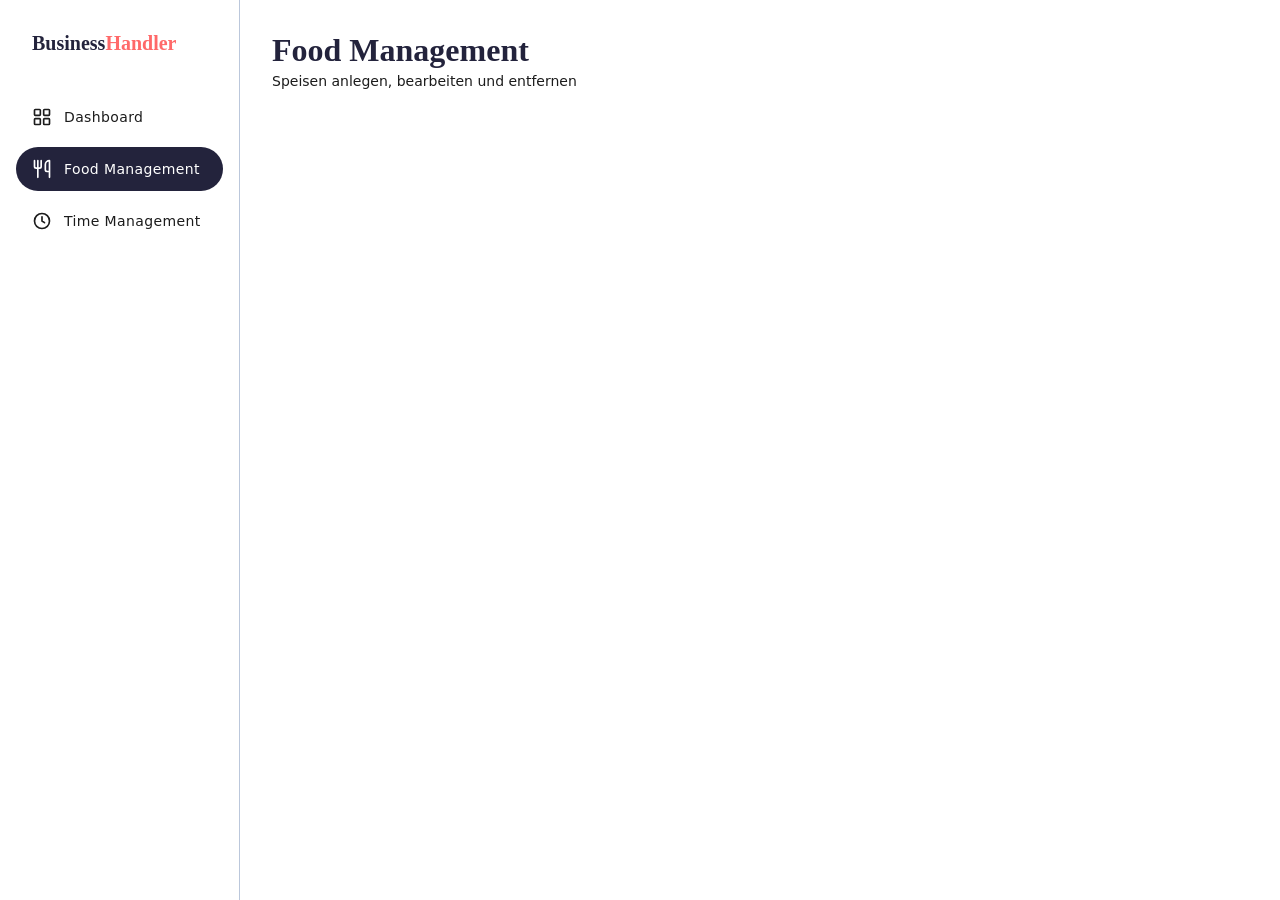
==== food.html @ 6a68e63f "feat: App-Grundgerüst mit Navigation und Design-Tokens erstellen Closes #2" ====
<!DOCTYPE html>
<html lang="de">
<head>
  <meta charset="UTF-8">
  <meta name="viewport" content="width=device-width, initial-scale=1.0">
  <title>Food Management — BusinessHandler</title>
  <link rel="stylesheet" href="css/base.css">
  <link rel="stylesheet" href="css/food.css">
</head>
<body>
  <div class="app-shell">

    <aside class="side-nav">
      <div class="brand">Business<span class="brand-accent">Handler</span></div>
      <a class="nav-item" href="index.html">
        <svg width="20" height="20" viewBox="0 0 24 24" fill="none" stroke="currentColor" stroke-width="2" stroke-linecap="round" stroke-linejoin="round" aria-hidden="true"><rect x="3" y="3" width="7" height="7" rx="1"/><rect x="14" y="3" width="7" height="7" rx="1"/><rect x="3" y="14" width="7" height="7" rx="1"/><rect x="14" y="14" width="7" height="7" rx="1"/></svg>
        Dashboard
      </a>
      <a class="nav-item is-active" href="food.html">
        <svg width="20" height="20" viewBox="0 0 24 24" fill="none" stroke="currentColor" stroke-width="2" stroke-linecap="round" stroke-linejoin="round" aria-hidden="true"><path d="M3 2v7c0 1.1.9 2 2 2h4a2 2 0 0 0 2-2V2"/><path d="M7 2v20"/><path d="M21 15V2a5 5 0 0 0-5 5v6c0 1.1.9 2 2 2h3Zm0 0v7"/></svg>
        Food Management
      </a>
      <a class="nav-item" href="time.html">
        <svg width="20" height="20" viewBox="0 0 24 24" fill="none" stroke="currentColor" stroke-width="2" stroke-linecap="round" stroke-linejoin="round" aria-hidden="true"><circle cx="12" cy="12" r="9"/><path d="M12 7v5l3 2"/></svg>
        Time Management
      </a>
    </aside>

    <div class="main">
      <main class="content">
        <header class="page-header">
          <h1 class="page-title">Food Management</h1>
          <p class="page-subtitle">Speisen anlegen, bearbeiten und entfernen</p>
        </header>
      </main>
    </div>

    <nav class="bottom-nav" aria-label="Navigation">
      <a class="nav-item" href="index.html">
        <svg width="20" height="20" viewBox="0 0 24 24" fill="none" stroke="currentColor" stroke-width="2" stroke-linecap="round" stroke-linejoin="round" aria-hidden="true"><rect x="3" y="3" width="7" height="7" rx="1"/><rect x="14" y="3" width="7" height="7" rx="1"/><rect x="3" y="14" width="7" height="7" rx="1"/><rect x="14" y="14" width="7" height="7" rx="1"/></svg>
        Dashboard
      </a>
      <a class="nav-item is-active" href="food.html">
        <svg width="20" height="20" viewBox="0 0 24 24" fill="none" stroke="currentColor" stroke-width="2" stroke-linecap="round" stroke-linejoin="round" aria-hidden="true"><path d="M3 2v7c0 1.1.9 2 2 2h4a2 2 0 0 0 2-2V2"/><path d="M7 2v20"/><path d="M21 15V2a5 5 0 0 0-5 5v6c0 1.1.9 2 2 2h3Zm0 0v7"/></svg>
        Food Management
      </a>
      <a class="nav-item" href="time.html">
        <svg width="20" height="20" viewBox="0 0 24 24" fill="none" stroke="currentColor" stroke-width="2" stroke-linecap="round" stroke-linejoin="round" aria-hidden="true"><circle cx="12" cy="12" r="9"/><path d="M12 7v5l3 2"/></svg>
        Time Management
      </a>
    </nav>

  </div>

  <script src="js/food.js"></script>
</body>
</html>
---- css/base.css ----
/* =====================================================================
   base.css — Design-Tokens, Reset, Grundlayout und responsive Navigation
   Quelle der Werte: DESIGN.md (Figma „businesshandler")
   ===================================================================== */

/* ---------- Design-Tokens (für alle Seiten bindend) ---------- */
:root {
  /* Farben */
  --color-bg: #FFFFFF;
  --color-surface: #FFFFFF;
  --color-text: #23233C;
  --color-fg: #23233C;
  --color-black: #000000;
  --color-accent: #FF6969;
  --color-border: #BBC7DB;
  --color-muted: #1C1C1C;
  --color-muted_light: #BBC7DB;
  --color-danger: #ED2B2B;
  --color-danger_strong: #FF4343;
  --color-success: #5E8E11;
  --color-success_hover: #71AA21;
  --color-success_light: #6CC57C;
  --color-warning: #FFC648;
  --color-warning_light: #FFE3A6;
  --color-navy: #153E73;
  --color-dark: #192534;
  --color-ink: #2F2E41;

  /* Schrift */
  --font-family: Inter, system-ui, -apple-system, 'Segoe UI', Roboto, sans-serif;
  --font-family-heading: Aleo, Georgia, 'Times New Roman', serif;
  --font-family-label: Poppins, Inter, system-ui, sans-serif;
  --font-weight-heading: 700;
  --font-weight-body: 400;
  --label-tracking: 0.38px;

  --font-size-9: 9px;
  --font-size-11: 11px;
  --font-size-12: 12px;
  --font-size-14: 14px;
  --font-size-15: 15px;
  --font-size-16: 16px;
  --font-size-20: 20px;
  --font-size-24: 24px;
  --font-size-32: 32px;

  /* Abstände */
  --space-0: 4px;
  --space-1: 8px;
  --space-2: 12px;
  --space-3: 16px;
  --space-4: 24px;
  --space-5: 32px;
  --space-6: 40px;

  /* Radien */
  --radius-sm: 5px;
  --radius-md: 8px;
  --radius-lg: 10px;
  --radius-xl: 14px;
  --radius-card: 15px;
  --radius-pill: 999px;
}

/* ---------- Reset ---------- */
* {
  box-sizing: border-box;
}

html,
body {
  margin: 0;
  padding: 0;
}

body {
  font-family: var(--font-family);
  font-size: var(--font-size-14);
  font-weight: var(--font-weight-body);
  color: var(--color-text);
  background: var(--color-bg);
  -webkit-font-smoothing: antialiased;
  overflow-x: hidden;
}

h1,
h2,
h3 {
  margin: 0;
  font-family: var(--font-family-heading);
}

p {
  margin: 0;
}

a {
  color: inherit;
  text-decoration: none;
}

img,
svg {
  max-width: 100%;
}

/* ---------- App-Shell / Grundlayout ---------- */
.app-shell {
  display: flex;
  min-height: 100vh;
}

.main {
  flex: 1;
  min-width: 0;
}

.content {
  max-width: 1120px;
  margin: 0 auto;
  padding: var(--space-3);
  padding-bottom: 96px;
}

@media (min-width: 768px) {
  .content {
    padding: var(--space-5);
    padding-bottom: var(--space-5);
  }
}

/* ---------- Seiten-Navigation (Desktop >=768px) ---------- */
.side-nav {
  display: none;
}

@media (min-width: 768px) {
  .side-nav {
    display: flex;
    flex-direction: column;
    width: 240px;
    flex-shrink: 0;
    background: var(--color-surface);
    border-right: 1px solid var(--color-border);
    position: sticky;
    top: 0;
    height: 100vh;
    padding: var(--space-4) var(--space-3);
    gap: var(--space-1);
  }
}

.brand {
  font-family: var(--font-family-heading);
  font-size: var(--font-size-20);
  font-weight: var(--font-weight-heading);
  color: var(--color-text);
  padding: var(--space-1) var(--space-3) var(--space-4);
  margin-bottom: var(--space-1);
}

.brand .brand-accent {
  color: var(--color-accent);
}

.nav-item {
  display: flex;
  align-items: center;
  gap: var(--space-2);
  padding: var(--space-2) var(--space-3);
  min-height: 44px;
  border-radius: var(--radius-pill);
  color: var(--color-muted);
  font-family: var(--font-family-label);
  font-size: var(--font-size-14);
  font-weight: var(--font-weight-body);
  letter-spacing: var(--label-tracking);
}

.nav-item:hover:not(.is-active) {
  background: rgba(35, 35, 60, 0.05);
}

.nav-item.is-active {
  background: var(--color-text);
  color: #FFFFFF;
}

.nav-item svg {
  flex-shrink: 0;
}

/* ---------- Bottom-Navigation (mobil <768px) ---------- */
.bottom-nav {
  position: fixed;
  bottom: 0;
  left: 0;
  right: 0;
  background: #FFFFFF;
  border-top: 1px solid var(--color-border);
  height: 64px;
  display: flex;
  z-index: 50;
}

.bottom-nav .nav-item {
  flex: 1;
  flex-direction: column;
  justify-content: center;
  gap: var(--space-0);
  padding: 0;
  min-height: 0;
  border-radius: 0;
  position: relative;
  color: var(--color-muted);
  font-size: var(--font-size-11);
  letter-spacing: var(--label-tracking);
  text-align: center;
}

.bottom-nav .nav-item.is-active {
  background: transparent;
  color: var(--color-text);
}

.bottom-nav .nav-item.is-active::before {
  content: '';
  position: absolute;
  top: 0;
  left: 0;
  right: 0;
  height: 3px;
  background: var(--color-accent);
}

@media (min-width: 768px) {
  .bottom-nav {
    display: none;
  }
}

/* ---------- Seitenkopf ---------- */
.page-header {
  margin-bottom: var(--space-4);
}

.page-title {
  font-size: var(--font-size-24);
  font-weight: var(--font-weight-heading);
  color: var(--color-text);
  margin: 0 0 var(--space-0);
}

.page-subtitle {
  font-family: var(--font-family);
  font-size: var(--font-size-14);
  font-weight: var(--font-weight-body);
  color: var(--color-muted);
}

@media (min-width: 768px) {
  .page-header {
    margin-bottom: var(--space-5);
  }

  .page-title {
    font-size: var(--font-size-32);
  }
}
---- css/food.css ----
/* food.css — seitenbezogene Styles der Food-Management-Seite.
   Liste, Karten und Modal werden von Ticket #4 ergänzt. */
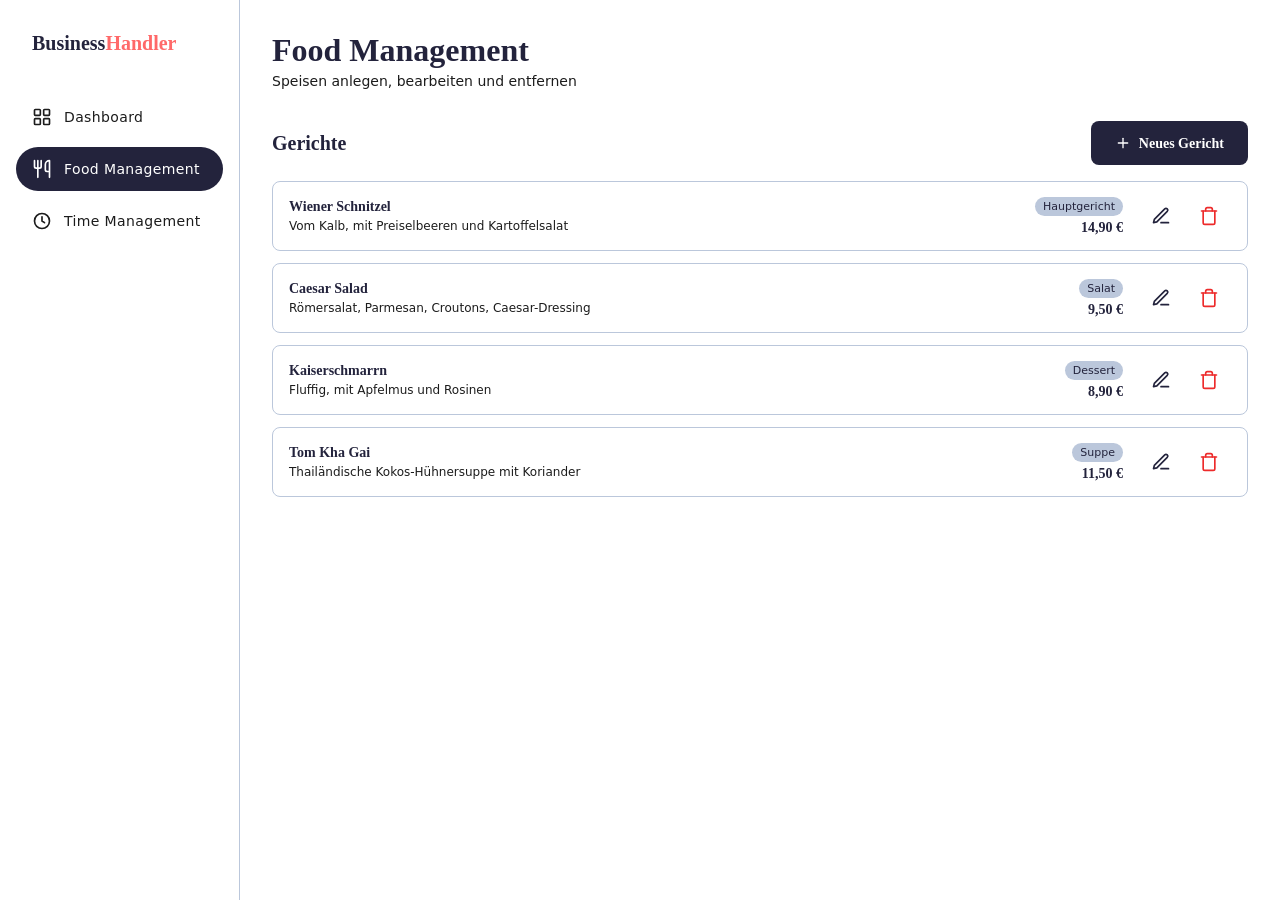
==== commit 4512aa5a: "feat: Food Management mit Hinzufügen, Bearbeiten und Löschen umsetzen Closes #4" ====
--- a/food.html
+++ b/food.html
@@ -28,10 +28,17 @@
 
     <div class="main">
       <main class="content">
-        <header class="page-header">
-          <h1 class="page-title">Food Management</h1>
-          <p class="page-subtitle">Speisen anlegen, bearbeiten und entfernen</p>
-        </header>
+        <section class="food-panel" aria-label="Gerichteliste">
+          <div class="food-toolbar">
+            <h2 class="food-section-title">Gerichte</h2>
+            <button type="button" class="btn btn-primary" id="add-food-btn">
+              <svg width="16" height="16" viewBox="0 0 24 24" fill="none" stroke="currentColor" stroke-width="2" stroke-linecap="round" stroke-linejoin="round" aria-hidden="true"><path d="M12 5v14"/><path d="M5 12h14"/></svg>
+              Neues Gericht
+            </button>
+          </div>
+          <ul class="food-list" id="food-list"></ul>
+          <p class="food-empty" id="food-empty" hidden>Noch keine Gerichte angelegt.</p>
+        </section>
       </main>
     </div>
 
@@ -50,6 +57,35 @@
       </a>
     </nav>
 
+    <div class="modal-overlay" id="food-modal" hidden>
+      <div class="modal" role="dialog" aria-modal="true" aria-labelledby="food-modal-title">
+        <h2 class="modal-title" id="food-modal-title">Neues Gericht</h2>
+        <form id="food-form" novalidate>
+          <input type="hidden" id="food-id">
+          <div class="field">
+            <label class="field-label" for="food-name">Name</label>
+            <input class="input" id="food-name" type="text" required autocomplete="off">
+          </div>
+          <div class="field">
+            <label class="field-label" for="food-price">Preis (€)</label>
+            <input class="input" id="food-price" type="number" step="0.10" min="0" required inputmode="decimal">
+          </div>
+          <div class="field">
+            <label class="field-label" for="food-category">Kategorie</label>
+            <input class="input" id="food-category" type="text" required autocomplete="off">
+          </div>
+          <div class="field">
+            <label class="field-label" for="food-description">Beschreibung</label>
+            <textarea class="input" id="food-description" rows="3"></textarea>
+          </div>
+          <div class="modal-actions">
+            <button type="button" class="btn btn-ghost" id="cancel-food-btn">Abbrechen</button>
+            <button type="submit" class="btn btn-primary" id="save-food-btn">Speichern</button>
+          </div>
+        </form>
+      </div>
+    </div>
+
   </div>
 
   <script src="js/food.js"></script>
--- a/css/food.css
+++ b/css/food.css
@@ -1,2 +1,289 @@
 /* food.css — seitenbezogene Styles der Food-Management-Seite.
-   Liste, Karten und Modal werden von Ticket #4 ergänzt. */
+   Verwendet ausschließlich die Design-Tokens aus css/base.css (DESIGN.md). */
+
+/* ---------- Panel / Werkzeugleiste ---------- */
+.food-panel {
+  display: flex;
+  flex-direction: column;
+  gap: var(--space-3);
+}
+
+.food-toolbar {
+  display: flex;
+  align-items: center;
+  justify-content: space-between;
+  gap: var(--space-2);
+  flex-wrap: wrap;
+}
+
+.food-section-title {
+  font-family: var(--font-family-heading);
+  font-size: var(--font-size-20);
+  font-weight: var(--font-weight-heading);
+  color: var(--color-text);
+}
+
+/* ---------- Buttons ---------- */
+.btn {
+  display: inline-flex;
+  align-items: center;
+  justify-content: center;
+  gap: var(--space-1);
+  font-family: var(--font-family-heading);
+  font-size: var(--font-size-14);
+  font-weight: var(--font-weight-heading);
+  line-height: 17px;
+  padding: 12px 24px;
+  min-height: 44px;
+  border-radius: var(--radius-md);
+  border: none;
+  cursor: pointer;
+  transition: background-color 150ms ease, transform 150ms ease;
+}
+
+.btn:active {
+  transform: translateY(1px);
+}
+
+.btn:disabled {
+  opacity: 0.5;
+  cursor: not-allowed;
+}
+
+.btn-primary {
+  background: var(--color-text);
+  color: #FFFFFF;
+}
+
+.btn-primary:hover {
+  background: var(--color-ink);
+}
+
+.btn-primary:active {
+  background: var(--color-muted);
+}
+
+.btn-ghost {
+  background: transparent;
+  border: 1px solid var(--color-border);
+  color: var(--color-text);
+}
+
+.btn-ghost:hover {
+  background: rgba(35, 35, 60, 0.05);
+}
+
+.btn svg {
+  flex-shrink: 0;
+}
+
+/* ---------- Liste ---------- */
+.food-list {
+  list-style: none;
+  margin: 0;
+  padding: 0;
+  display: flex;
+  flex-direction: column;
+  gap: var(--space-2);
+}
+
+.food-item {
+  display: flex;
+  align-items: center;
+  gap: var(--space-2);
+  background: var(--color-surface);
+  border: 1px solid var(--color-border);
+  border-radius: var(--radius-md);
+  padding: 12px 16px;
+  min-height: 56px;
+}
+
+.food-item-info {
+  display: flex;
+  flex-direction: column;
+  gap: var(--space-0);
+  flex: 1;
+  min-width: 0;
+}
+
+.food-item-name {
+  font-family: var(--font-family-heading);
+  font-size: var(--font-size-14);
+  font-weight: var(--font-weight-heading);
+  color: var(--color-text);
+}
+
+.food-item-desc {
+  font-size: var(--font-size-12);
+  font-weight: var(--font-weight-body);
+  color: var(--color-muted);
+}
+
+.food-item-meta {
+  display: flex;
+  flex-direction: column;
+  align-items: flex-end;
+  gap: var(--space-0);
+  flex-shrink: 0;
+}
+
+.food-item-price {
+  font-family: var(--font-family-heading);
+  font-size: var(--font-size-14);
+  font-weight: var(--font-weight-heading);
+  color: var(--color-text);
+}
+
+.food-item-actions {
+  display: flex;
+  gap: var(--space-0);
+  flex-shrink: 0;
+}
+
+.icon-btn {
+  display: inline-flex;
+  align-items: center;
+  justify-content: center;
+  width: 44px;
+  height: 44px;
+  border-radius: var(--radius-sm);
+  border: none;
+  background: transparent;
+  color: var(--color-text);
+  cursor: pointer;
+  transition: background-color 150ms ease;
+}
+
+.icon-btn:hover {
+  background: rgba(35, 35, 60, 0.05);
+}
+
+.icon-btn-danger {
+  color: var(--color-danger);
+}
+
+.icon-btn-danger:hover {
+  background: rgba(237, 43, 43, 0.08);
+}
+
+/* ---------- Badge ---------- */
+.badge {
+  display: inline-block;
+  border-radius: var(--radius-pill);
+  padding: 4px 8px;
+  font-family: var(--font-family);
+  font-size: var(--font-size-11);
+  font-weight: var(--font-weight-body);
+  line-height: 1;
+  white-space: nowrap;
+}
+
+.badge-neutral {
+  background: var(--color-muted_light);
+  color: var(--color-text);
+}
+
+/* ---------- Leerer Zustand ---------- */
+.food-empty {
+  font-size: var(--font-size-14);
+  color: var(--color-muted);
+  padding: var(--space-4) var(--space-3);
+  text-align: center;
+  border: 1px dashed var(--color-border);
+  border-radius: var(--radius-md);
+}
+
+/* ---------- Modal ---------- */
+.modal-overlay {
+  position: fixed;
+  inset: 0;
+  background: rgba(35, 35, 60, 0.5);
+  display: flex;
+  align-items: center;
+  justify-content: center;
+  padding: var(--space-3);
+  z-index: 100;
+}
+
+.modal-overlay[hidden] {
+  display: none;
+}
+
+.modal {
+  background: var(--color-surface);
+  border-radius: var(--radius-card);
+  padding: var(--space-4);
+  width: 100%;
+  max-width: 400px;
+  max-height: 90vh;
+  overflow-y: auto;
+}
+
+.modal-title {
+  font-family: var(--font-family-heading);
+  font-size: var(--font-size-14);
+  font-weight: var(--font-weight-heading);
+  color: var(--color-text);
+  margin-bottom: var(--space-3);
+}
+
+.modal form {
+  display: flex;
+  flex-direction: column;
+  gap: var(--space-3);
+}
+
+.field {
+  display: flex;
+  flex-direction: column;
+  gap: var(--space-0);
+}
+
+.field-label {
+  font-family: var(--font-family-label);
+  font-size: var(--font-size-12);
+  font-weight: var(--font-weight-body);
+  letter-spacing: var(--label-tracking);
+  color: var(--color-muted);
+}
+
+.input {
+  background: var(--color-surface);
+  border: 1px solid var(--color-border);
+  border-radius: var(--radius-md);
+  padding: 12px 16px;
+  min-height: 44px;
+  font-family: var(--font-family);
+  font-size: var(--font-size-14);
+  font-weight: var(--font-weight-body);
+  color: var(--color-text);
+  width: 100%;
+}
+
+.input::placeholder {
+  color: var(--color-muted_light);
+}
+
+.input:focus {
+  outline: none;
+  border-color: var(--color-text);
+  border-width: 2px;
+  padding: 11px 15px;
+}
+
+textarea.input {
+  resize: vertical;
+  min-height: 44px;
+}
+
+.modal-actions {
+  display: flex;
+  justify-content: flex-end;
+  gap: var(--space-2);
+}
+
+@media (min-width: 768px) {
+  .food-item {
+    gap: var(--space-3);
+  }
+}
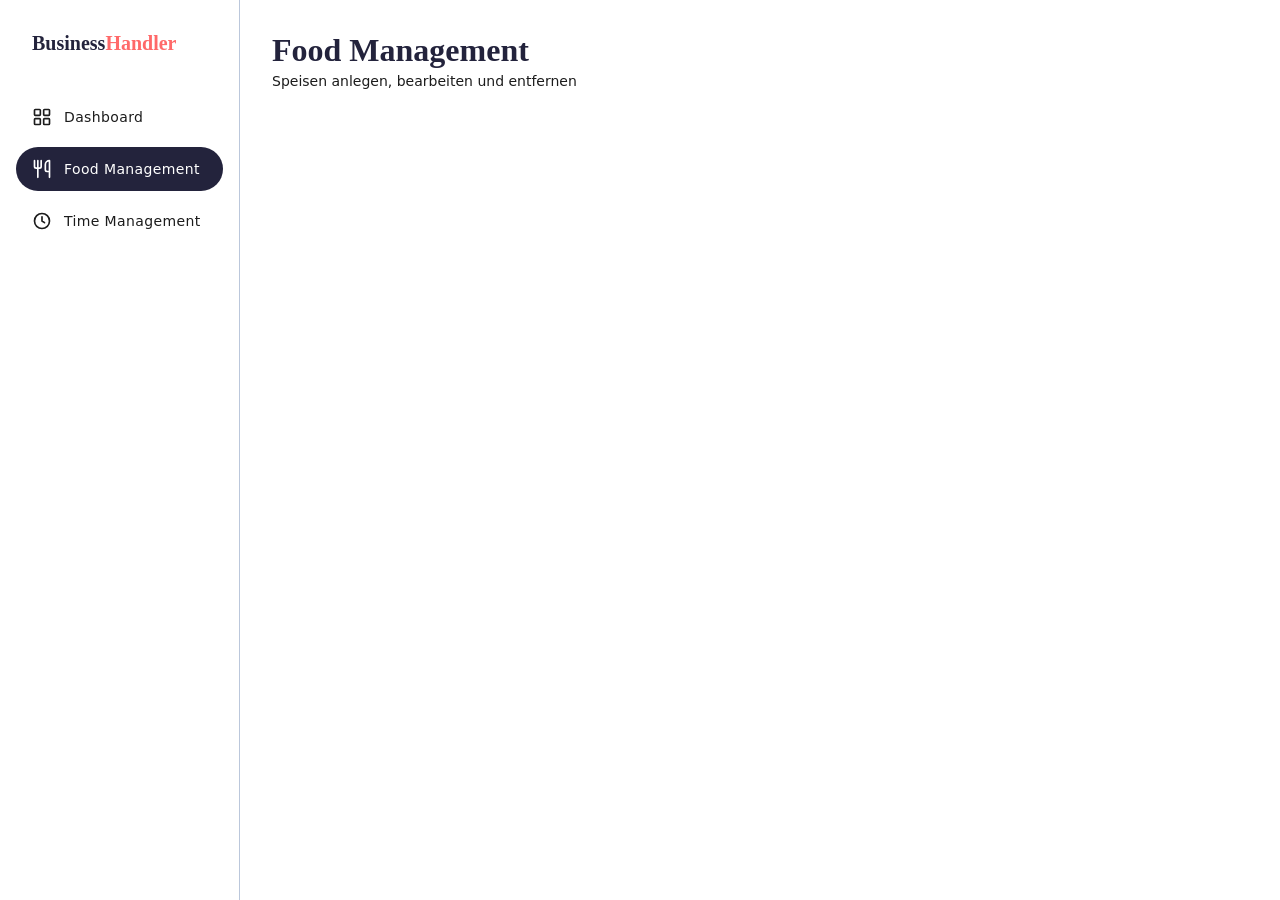
==== commit f96690d6: "fix: pre-merge QA for #2" ====
--- a/food.html
+++ b/food.html
@@ -27,19 +27,7 @@
     </aside>
 
     <div class="main">
-      <main class="content">
-        <section class="food-panel" aria-label="Gerichteliste">
-          <div class="food-toolbar">
-            <h2 class="food-section-title">Gerichte</h2>
-            <button type="button" class="btn btn-primary" id="add-food-btn">
-              <svg width="16" height="16" viewBox="0 0 24 24" fill="none" stroke="currentColor" stroke-width="2" stroke-linecap="round" stroke-linejoin="round" aria-hidden="true"><path d="M12 5v14"/><path d="M5 12h14"/></svg>
-              Neues Gericht
-            </button>
-          </div>
-          <ul class="food-list" id="food-list"></ul>
-          <p class="food-empty" id="food-empty" hidden>Noch keine Gerichte angelegt.</p>
-        </section>
-      </main>
+      <main class="content"></main>
     </div>
 
     <nav class="bottom-nav" aria-label="Navigation">
@@ -57,35 +45,6 @@
       </a>
     </nav>
 
-    <div class="modal-overlay" id="food-modal" hidden>
-      <div class="modal" role="dialog" aria-modal="true" aria-labelledby="food-modal-title">
-        <h2 class="modal-title" id="food-modal-title">Neues Gericht</h2>
-        <form id="food-form" novalidate>
-          <input type="hidden" id="food-id">
-          <div class="field">
-            <label class="field-label" for="food-name">Name</label>
-            <input class="input" id="food-name" type="text" required autocomplete="off">
-          </div>
-          <div class="field">
-            <label class="field-label" for="food-price">Preis (€)</label>
-            <input class="input" id="food-price" type="number" step="0.10" min="0" required inputmode="decimal">
-          </div>
-          <div class="field">
-            <label class="field-label" for="food-category">Kategorie</label>
-            <input class="input" id="food-category" type="text" required autocomplete="off">
-          </div>
-          <div class="field">
-            <label class="field-label" for="food-description">Beschreibung</label>
-            <textarea class="input" id="food-description" rows="3"></textarea>
-          </div>
-          <div class="modal-actions">
-            <button type="button" class="btn btn-ghost" id="cancel-food-btn">Abbrechen</button>
-            <button type="submit" class="btn btn-primary" id="save-food-btn">Speichern</button>
-          </div>
-        </form>
-      </div>
-    </div>
-
   </div>
 
   <script src="js/food.js"></script>
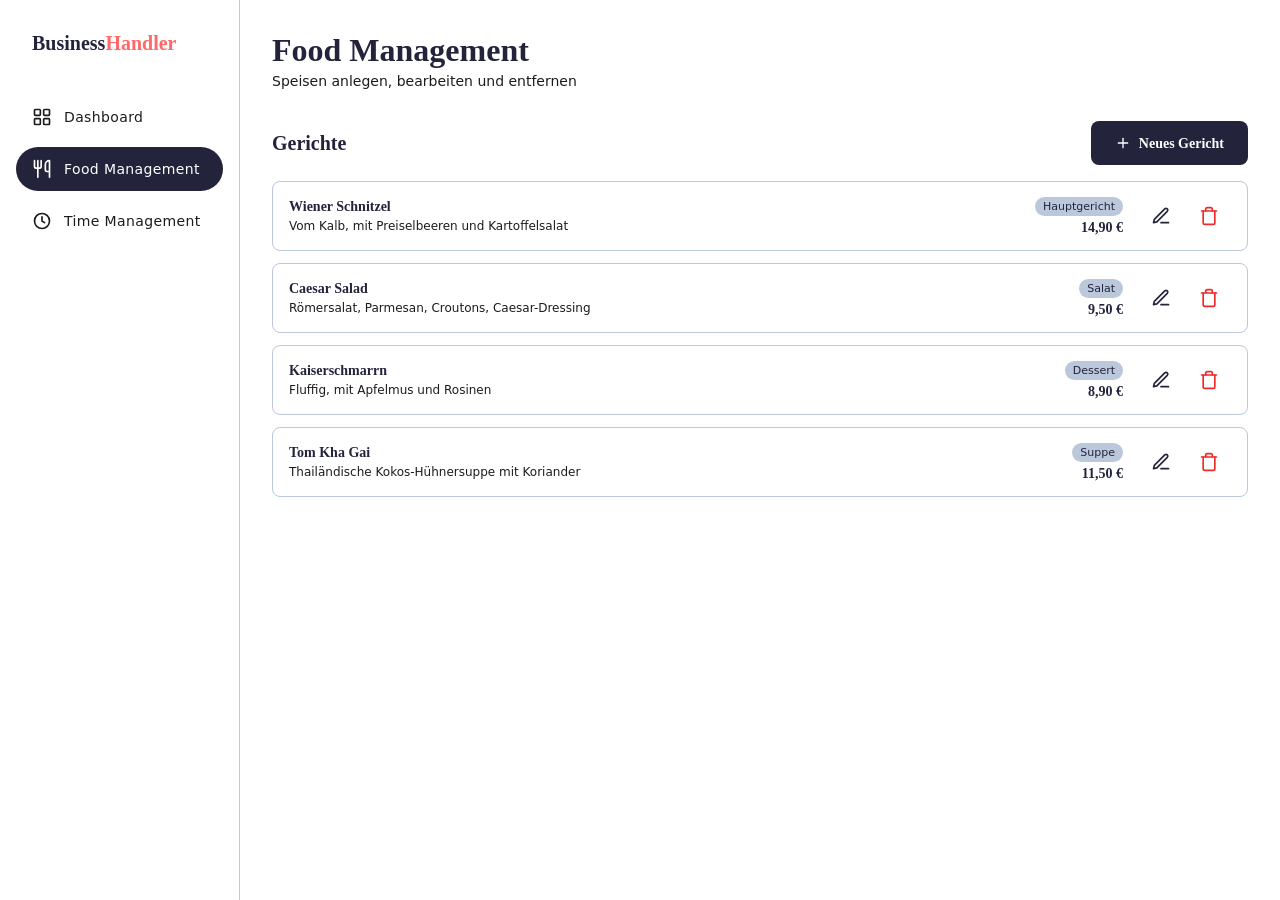
==== commit d71c53c4: "feat: Food Management mit Hinzufügen, Bearbeiten und Löschen umsetzen (#6) Closes #4  Co-authored-by" ====
--- a/food.html
+++ b/food.html
@@ -27,7 +27,19 @@
     </aside>
 
     <div class="main">
-      <main class="content"></main>
+      <main class="content">
+        <section class="food-panel" aria-label="Gerichteliste">
+          <div class="food-toolbar">
+            <h2 class="food-section-title">Gerichte</h2>
+            <button type="button" class="btn btn-primary" id="add-food-btn">
+              <svg width="16" height="16" viewBox="0 0 24 24" fill="none" stroke="currentColor" stroke-width="2" stroke-linecap="round" stroke-linejoin="round" aria-hidden="true"><path d="M12 5v14"/><path d="M5 12h14"/></svg>
+              Neues Gericht
+            </button>
+          </div>
+          <ul class="food-list" id="food-list"></ul>
+          <p class="food-empty" id="food-empty" hidden>Noch keine Gerichte angelegt.</p>
+        </section>
+      </main>
     </div>
 
     <nav class="bottom-nav" aria-label="Navigation">
@@ -45,6 +57,35 @@
       </a>
     </nav>
 
+    <div class="modal-overlay" id="food-modal" hidden>
+      <div class="modal" role="dialog" aria-modal="true" aria-labelledby="food-modal-title">
+        <h2 class="modal-title" id="food-modal-title">Neues Gericht</h2>
+        <form id="food-form" novalidate>
+          <input type="hidden" id="food-id">
+          <div class="field">
+            <label class="field-label" for="food-name">Name</label>
+            <input class="input" id="food-name" type="text" required autocomplete="off">
+          </div>
+          <div class="field">
+            <label class="field-label" for="food-price">Preis (€)</label>
+            <input class="input" id="food-price" type="number" step="0.10" min="0" required inputmode="decimal">
+          </div>
+          <div class="field">
+            <label class="field-label" for="food-category">Kategorie</label>
+            <input class="input" id="food-category" type="text" required autocomplete="off">
+          </div>
+          <div class="field">
+            <label class="field-label" for="food-description">Beschreibung</label>
+            <textarea class="input" id="food-description" rows="3"></textarea>
+          </div>
+          <div class="modal-actions">
+            <button type="button" class="btn btn-ghost" id="cancel-food-btn">Abbrechen</button>
+            <button type="submit" class="btn btn-primary" id="save-food-btn">Speichern</button>
+          </div>
+        </form>
+      </div>
+    </div>
+
   </div>
 
   <script src="js/food.js"></script>
